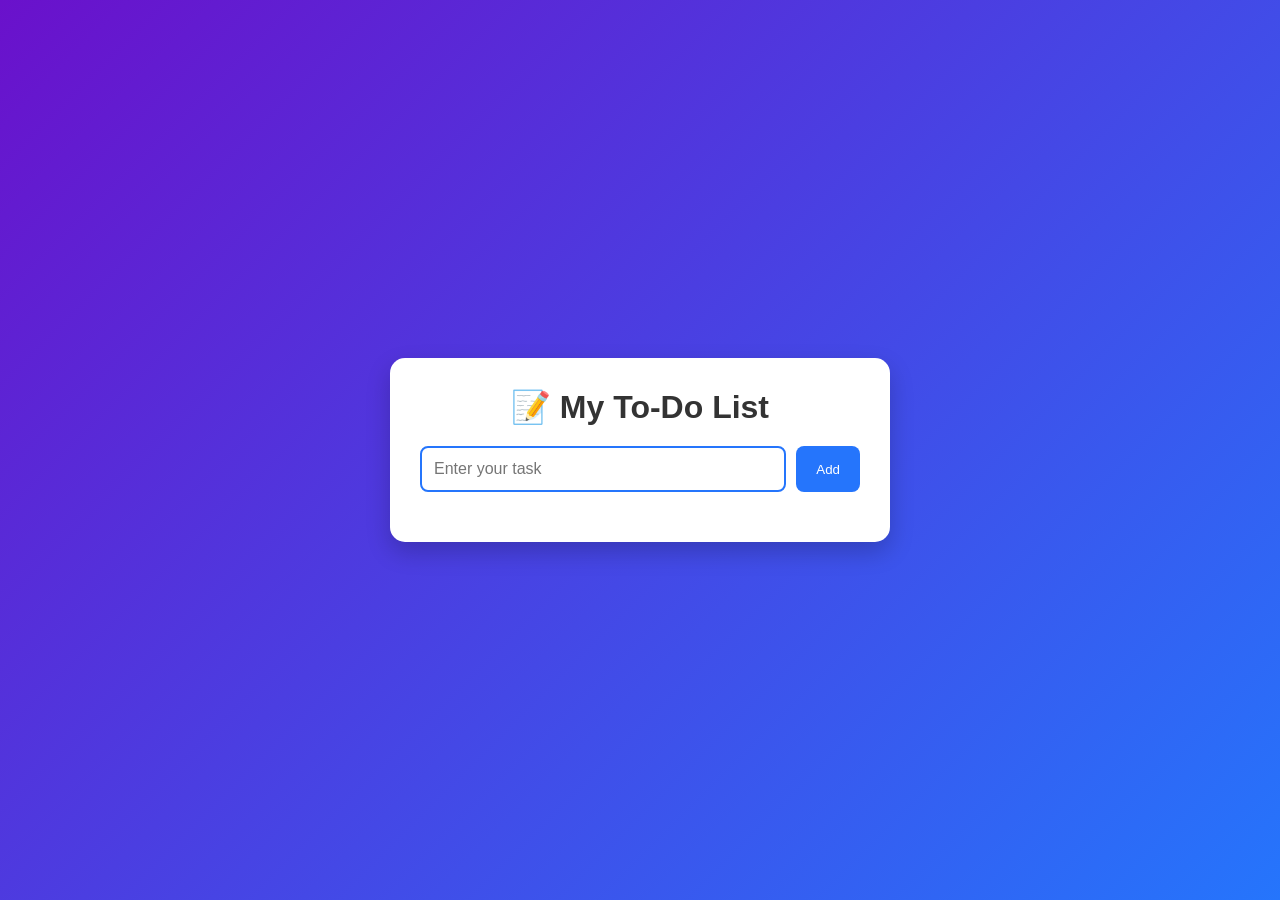
==== index.html @ 8f74e6fc "Add files via upload Task 2 - To Do List" ====
<!DOCTYPE html>
<html lang="en">
<head>
    <meta charset="UTF-8">
    <meta name="viewport" content="width=device-width, initial-scale=1.0">
    <title>To-Do List</title>

    <link rel="stylesheet" href="style.css">

    <!-- Font Awesome -->
    <link rel="stylesheet"
    href="https://cdnjs.cloudflare.com/ajax/libs/font-awesome/6.5.2/css/all.min.css">
</head>
<body>

<div class="container">

    <h1>📝 My To-Do List</h1>

    <div class="input-box">
        <input type="text" id="taskInput" placeholder="Enter your task">
        <button id="addBtn">Add</button>
    </div>

    <ul id="taskList"></ul>

</div>

<script src="script.js"></script>

</body>
</html>
---- style.css ----
*{
    margin:0;
    padding:0;
    box-sizing:border-box;
    font-family:Arial, Helvetica, sans-serif;
}

body{
    background:linear-gradient(135deg,#6a11cb,#2575fc);
    min-height:100vh;
    display:flex;
    justify-content:center;
    align-items:center;
}

.container{
    width:90%;
    max-width:500px;
    background:#fff;
    padding:30px;
    border-radius:15px;
    box-shadow:0 10px 25px rgba(0,0,0,0.2);
}

h1{
    text-align:center;
    margin-bottom:20px;
    color:#333;
}

.input-box{
    display:flex;
    gap:10px;
    margin-bottom:20px;
}

.input-box input{
    flex:1;
    padding:12px;
    border:2px solid #2575fc;
    border-radius:8px;
    outline:none;
    font-size:16px;
}

.input-box button{
    padding:12px 20px;
    background:#2575fc;
    color:white;
    border:none;
    border-radius:8px;
    cursor:pointer;
    transition:0.3s;
}

.input-box button:hover{
    background:#1b5fd8;
}

ul{
    list-style:none;
}

li{
    background:#f5f5f5;
    margin:10px 0;
    padding:12px;
    border-radius:8px;
    display:flex;
    justify-content:space-between;
    align-items:center;
}

.completed{
    text-decoration:line-through;
    color:gray;
}

.icons i{
    margin-left:15px;
    cursor:pointer;
    font-size:18px;
}

.fa-check{
    color:green;
}

.fa-pen{
    color:orange;
}

.fa-trash{
    color:red;
}

@media(max-width:500px){

.input-box{
    flex-direction:column;
}

.input-box button{
    width:100%;
}

}
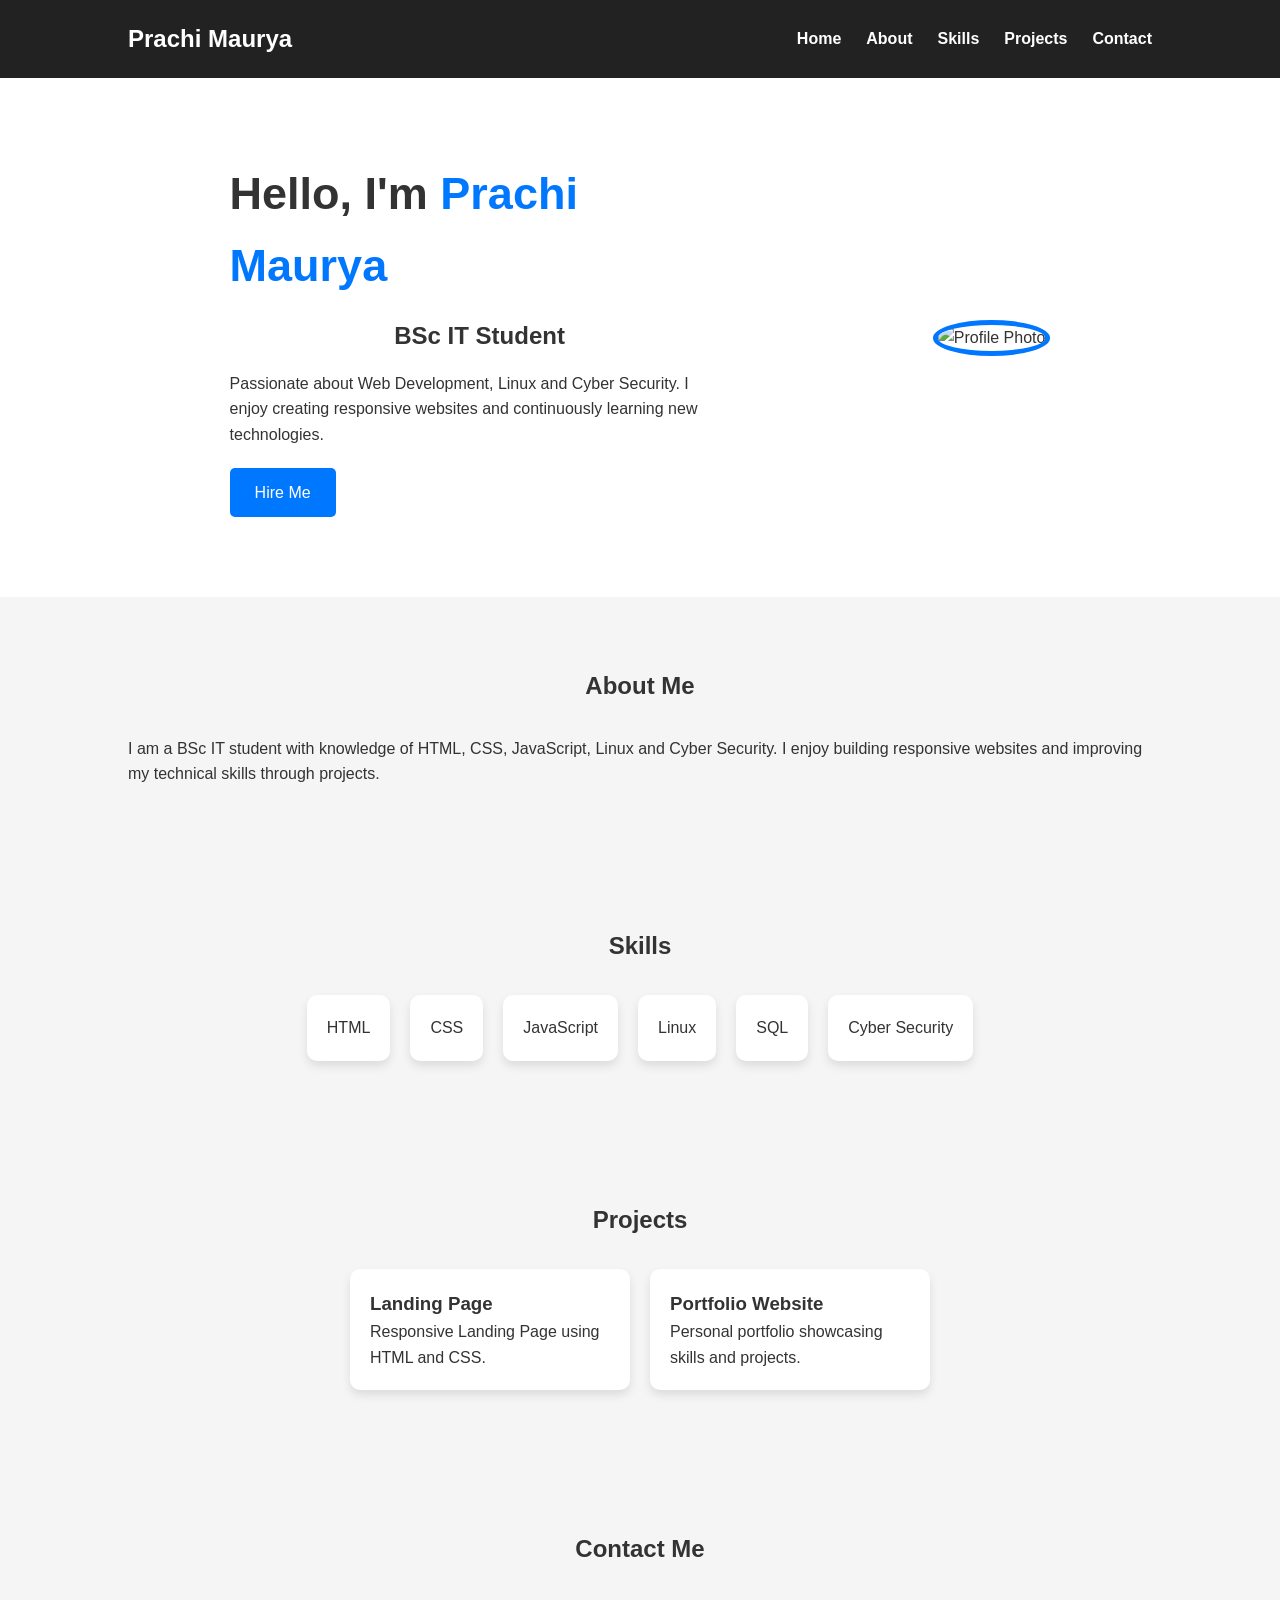
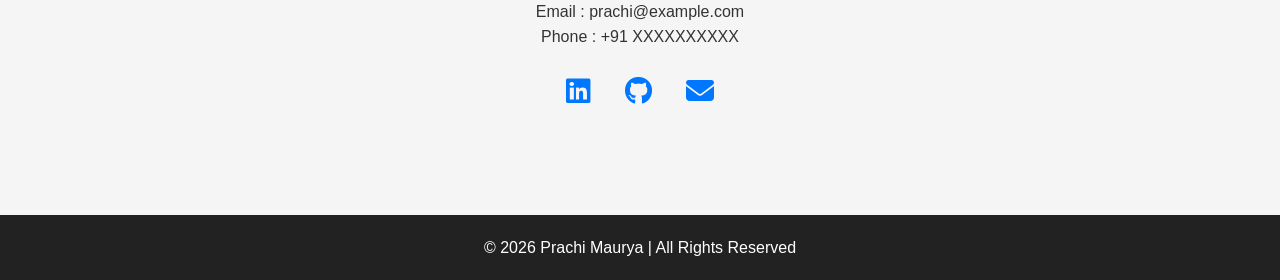
==== commit 940cbd3e: "Add files via upload Add Task2 Portfolio" ====
--- a/index.html
+++ b/index.html
@@ -3,28 +3,107 @@
 <head>
     <meta charset="UTF-8">
     <meta name="viewport" content="width=device-width, initial-scale=1.0">
-    <title>To-Do List</title>
+    <title>My Portfolio</title>
 
     <link rel="stylesheet" href="style.css">
 
-    <!-- Font Awesome -->
     <link rel="stylesheet"
     href="https://cdnjs.cloudflare.com/ajax/libs/font-awesome/6.5.2/css/all.min.css">
 </head>
 <body>
 
-<div class="container">
+<header>
+    <nav>
+        <h2 class="logo">Prachi Maurya</h2>
 
-    <h1>📝 My To-Do List</h1>
+        <ul>
+            <li><a href="#home">Home</a></li>
+            <li><a href="#about">About</a></li>
+            <li><a href="#skills">Skills</a></li>
+            <li><a href="#projects">Projects</a></li>
+            <li><a href="#contact">Contact</a></li>
+        </ul>
+    </nav>
+</header>
 
-    <div class="input-box">
-        <input type="text" id="taskInput" placeholder="Enter your task">
-        <button id="addBtn">Add</button>
+<section id="home" class="hero">
+    <div class="hero-text">
+        <h1>Hello, I'm <span>Prachi Maurya</span></h1>
+
+        <h2>BSc IT Student</h2>
+
+        <p>
+            Passionate about Web Development, Linux and Cyber Security.
+            I enjoy creating responsive websites and continuously learning
+            new technologies.
+        </p>
+
+        <a href="#contact" class="btn">Hire Me</a>
     </div>
 
-    <ul id="taskList"></ul>
+    <div class="hero-image">
+        <img src="images/profile.jpg" alt="Profile Photo">
+    </div>
+</section>
 
-</div>
+<section id="about">
+    <h2>About Me</h2>
+
+    <p>
+        I am a BSc IT student with knowledge of HTML, CSS, JavaScript,
+        Linux and Cyber Security. I enjoy building responsive websites
+        and improving my technical skills through projects.
+    </p>
+</section>
+
+<section id="skills">
+    <h2>Skills</h2>
+
+    <div class="skills-box">
+        <div>HTML</div>
+        <div>CSS</div>
+        <div>JavaScript</div>
+        <div>Linux</div>
+        <div>SQL</div>
+        <div>Cyber Security</div>
+    </div>
+</section>
+
+<section id="projects">
+    <h2>Projects</h2>
+
+    <div class="project-box">
+
+        <div class="project">
+            <h3>Landing Page</h3>
+            <p>Responsive Landing Page using HTML and CSS.</p>
+        </div>
+
+        <div class="project">
+            <h3>Portfolio Website</h3>
+            <p>Personal portfolio showcasing skills and projects.</p>
+        </div>
+
+    </div>
+</section>
+
+<section id="contact">
+    <h2>Contact Me</h2>
+
+    <p>Email : prachi@example.com</p>
+
+    <p>Phone : +91 XXXXXXXXXX</p>
+
+    <div class="social">
+        <a href="#"><i class="fab fa-linkedin"></i></a>
+        <a href="#"><i class="fab fa-github"></i></a>
+        <a href="#"><i class="fas fa-envelope"></i></a>
+    </div>
+</section>
+
+<footer>
+    <p>© 2026 Prachi Maurya | All Rights Reserved</p>
+</footer>
 
 <script src="script.js"></script>
 
--- a/style.css
+++ b/style.css
@@ -2,106 +2,169 @@
     margin:0;
     padding:0;
     box-sizing:border-box;
-    font-family:Arial, Helvetica, sans-serif;
+    font-family:Arial,sans-serif;
 }
 
 body{
-    background:linear-gradient(135deg,#6a11cb,#2575fc);
-    min-height:100vh;
-    display:flex;
-    justify-content:center;
-    align-items:center;
+    background:#f5f5f5;
+    color:#333;
+    line-height:1.6;
 }
 
-.container{
-    width:90%;
-    max-width:500px;
-    background:#fff;
-    padding:30px;
-    border-radius:15px;
-    box-shadow:0 10px 25px rgba(0,0,0,0.2);
+header{
+    background:#222;
+    padding:20px 10%;
+    position:sticky;
+    top:0;
 }
 
-h1{
-    text-align:center;
-    margin-bottom:20px;
-    color:#333;
-}
-
-.input-box{
-    display:flex;
-    gap:10px;
-    margin-bottom:20px;
-}
-
-.input-box input{
-    flex:1;
-    padding:12px;
-    border:2px solid #2575fc;
-    border-radius:8px;
-    outline:none;
-    font-size:16px;
-}
-
-.input-box button{
-    padding:12px 20px;
-    background:#2575fc;
-    color:white;
-    border:none;
-    border-radius:8px;
-    cursor:pointer;
-    transition:0.3s;
-}
-
-.input-box button:hover{
-    background:#1b5fd8;
-}
-
-ul{
-    list-style:none;
-}
-
-li{
-    background:#f5f5f5;
-    margin:10px 0;
-    padding:12px;
-    border-radius:8px;
+nav{
     display:flex;
     justify-content:space-between;
     align-items:center;
 }
 
-.completed{
-    text-decoration:line-through;
-    color:gray;
+.logo{
+    color:#fff;
 }
 
-.icons i{
-    margin-left:15px;
-    cursor:pointer;
-    font-size:18px;
+nav ul{
+    display:flex;
+    list-style:none;
 }
 
-.fa-check{
-    color:green;
+nav ul li{
+    margin-left:25px;
 }
 
-.fa-pen{
-    color:orange;
+nav ul li a{
+    color:white;
+    text-decoration:none;
+    font-weight:bold;
 }
 
-.fa-trash{
-    color:red;
+nav ul li a:hover{
+    color:#00bcd4;
 }
 
-@media(max-width:500px){
+.hero{
+    display:flex;
+    justify-content:space-around;
+    align-items:center;
+    padding:80px 10%;
+    flex-wrap:wrap;
+    background:#ffffff;
+}
 
-.input-box{
+.hero-text{
+    max-width:500px;
+}
+
+.hero-text h1{
+    font-size:45px;
+}
+
+.hero-text span{
+    color:#0077ff;
+}
+
+.hero-text h2{
+    margin:15px 0;
+}
+
+.hero-text p{
+    margin-bottom:20px;
+}
+
+.btn{
+    display:inline-block;
+    background:#0077ff;
+    color:white;
+    padding:12px 25px;
+    text-decoration:none;
+    border-radius:5px;
+}
+
+.btn:hover{
+    background:#0056c7;
+}
+
+.hero-image img{
+    width:280px;
+    height:280px;
+    border-radius:50%;
+    object-fit:cover;
+    border:5px solid #0077ff;
+}
+
+section{
+    padding:70px 10%;
+}
+
+section h2{
+    text-align:center;
+    margin-bottom:30px;
+}
+
+.skills-box,
+.project-box{
+    display:flex;
+    justify-content:center;
+    flex-wrap:wrap;
+    gap:20px;
+}
+
+.skills-box div,
+.project{
+    background:white;
+    padding:20px;
+    border-radius:10px;
+    box-shadow:0 5px 10px rgba(0,0,0,0.1);
+}
+
+.project{
+    width:280px;
+}
+
+#contact{
+    text-align:center;
+}
+
+.social{
+    margin-top:20px;
+}
+
+.social a{
+    font-size:28px;
+    color:#0077ff;
+    margin:0 15px;
+}
+
+footer{
+    background:#222;
+    color:white;
+    text-align:center;
+    padding:20px;
+    margin-top:30px;
+}
+
+@media(max-width:768px){
+
+.hero{
+    flex-direction:column;
+    text-align:center;
+}
+
+.hero-text{
+    margin-bottom:40px;
+}
+
+nav{
     flex-direction:column;
 }
 
-.input-box button{
-    width:100%;
+nav ul{
+    margin-top:15px;
 }
 
 }
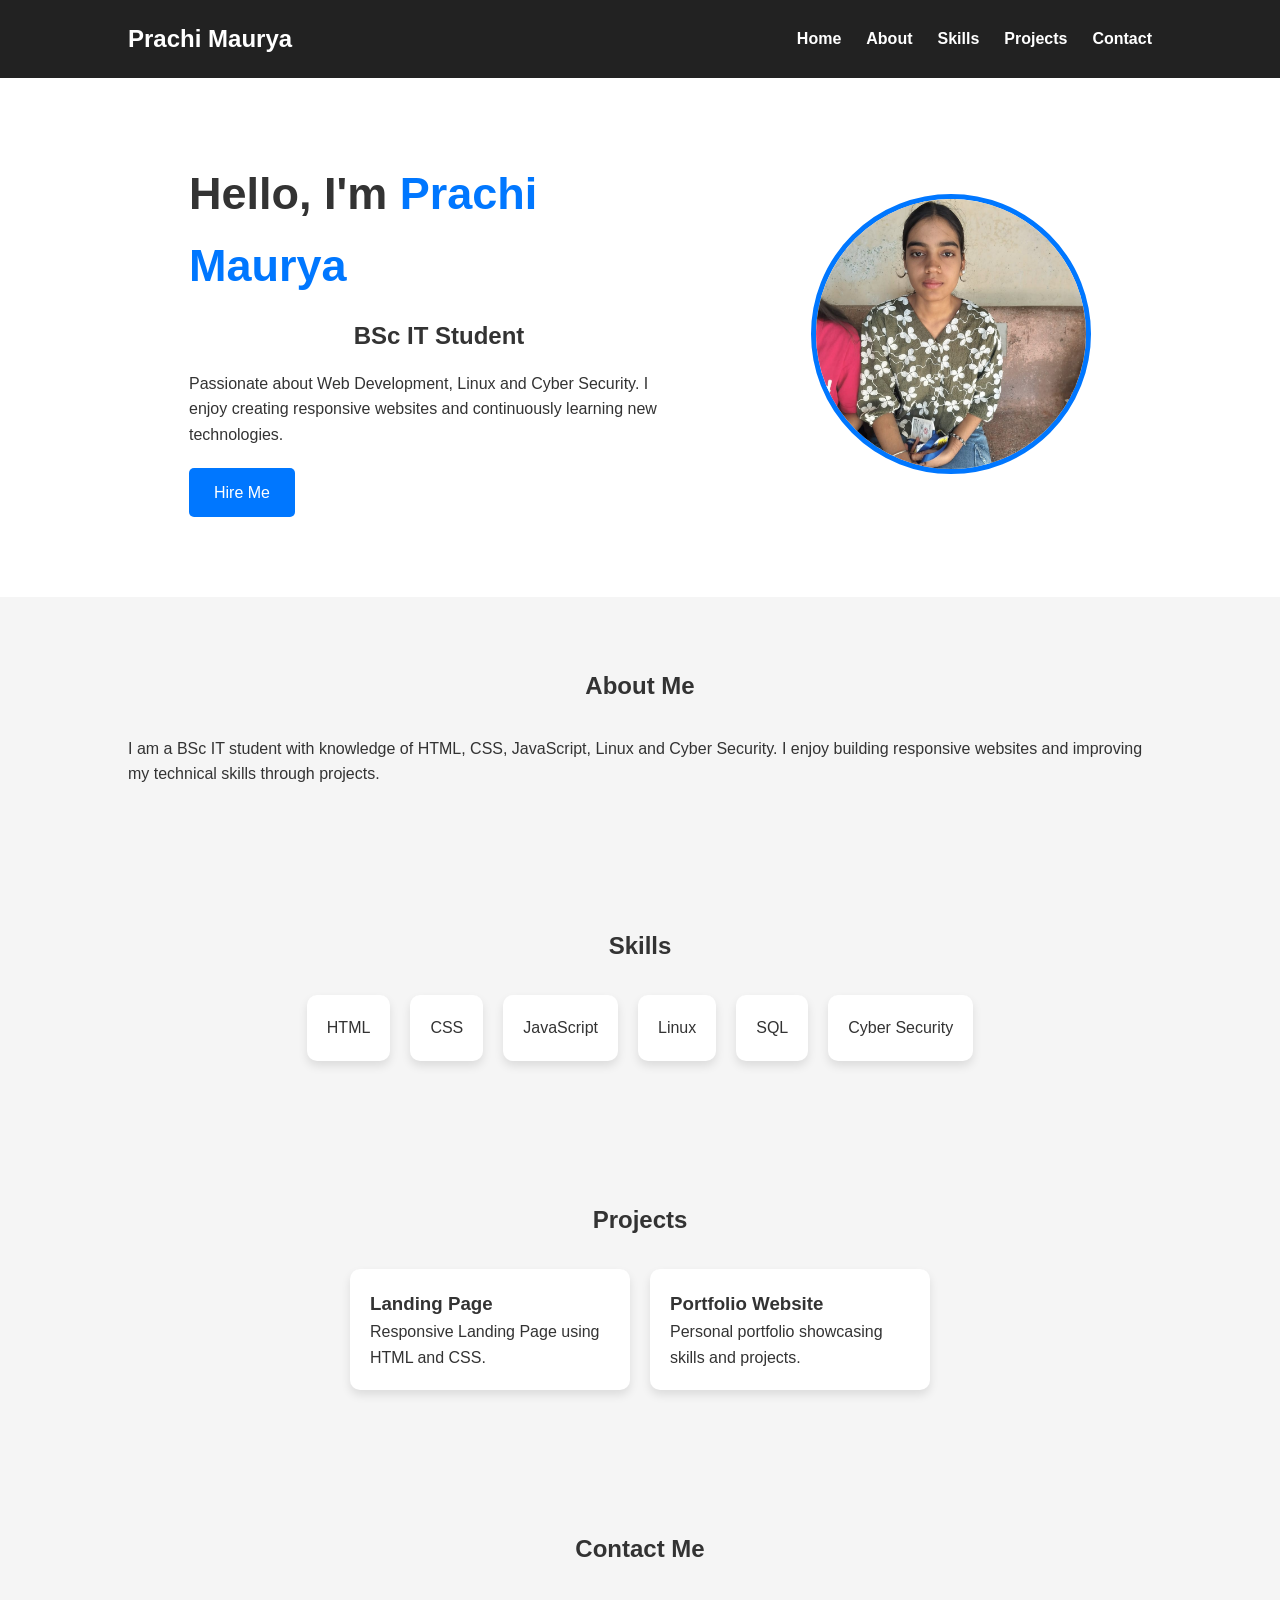
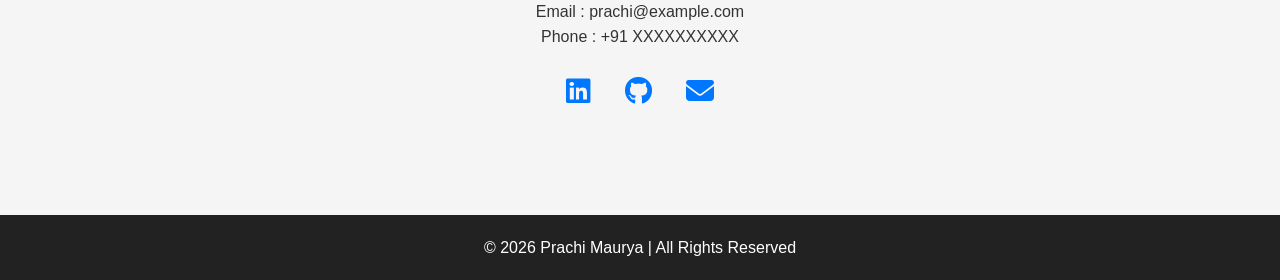
==== commit b6f33ad1: "Update index.html" ====
--- a/index.html
+++ b/index.html
@@ -42,7 +42,7 @@
     </div>
 
     <div class="hero-image">
-        <img src="images/profile.jpg" alt="Profile Photo">
+        <img src="profile.jpg" alt="Profile Photo">
     </div>
 </section>
 
@@ -108,4 +108,4 @@
 <script src="script.js"></script>
 
 </body>
-</html>+</html>
